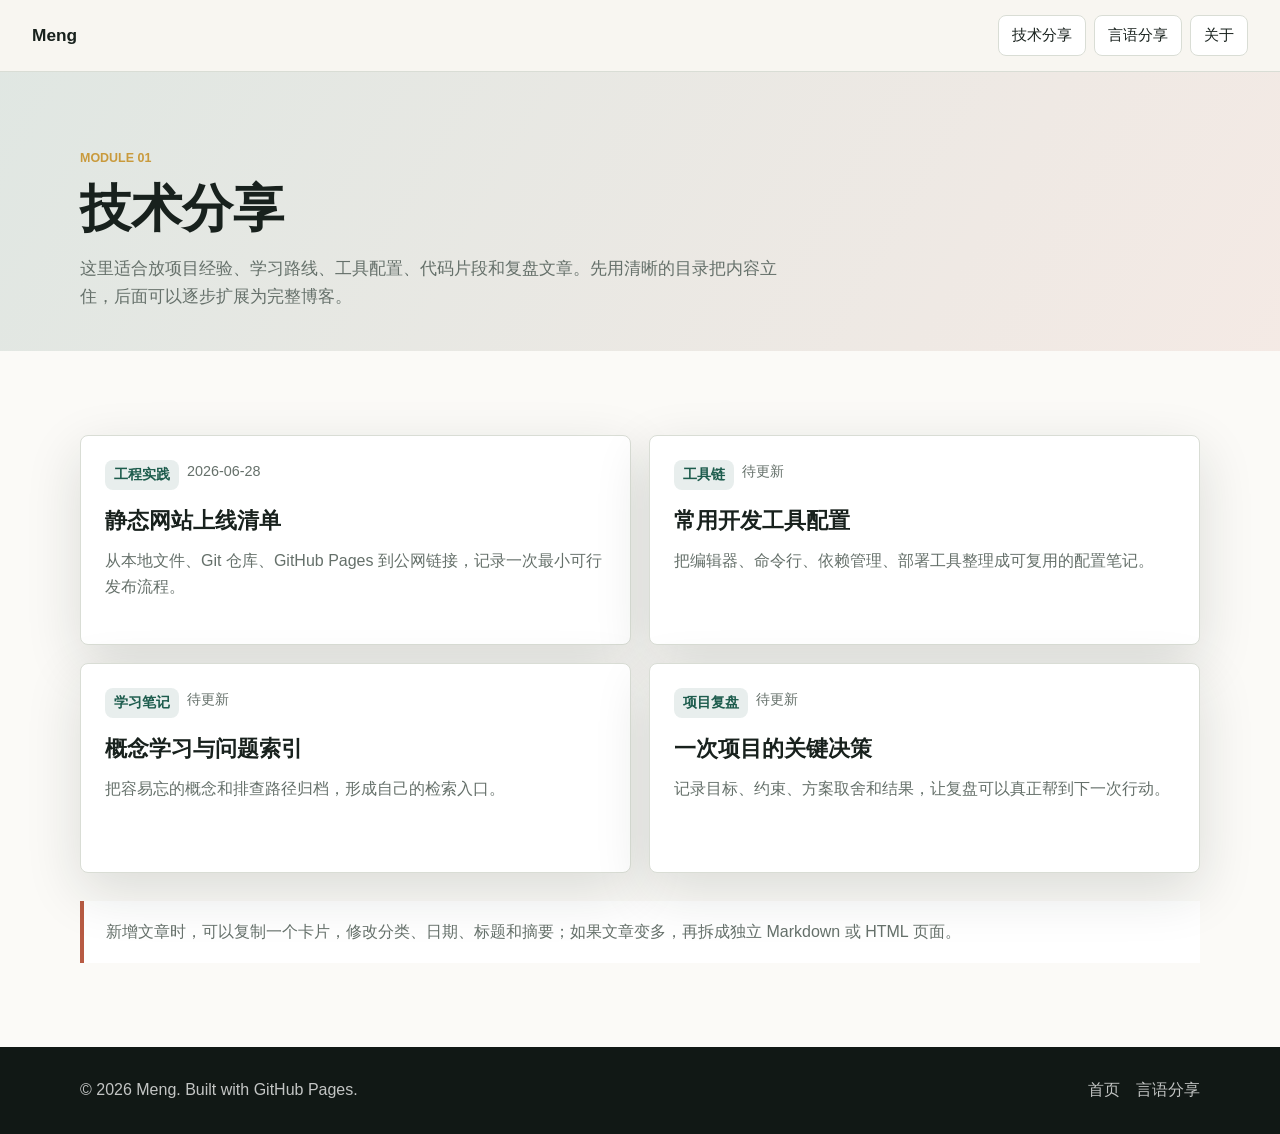
==== tech/index.html @ ceea1c97 "Initial personal sharing site" ====
<!doctype html>
<html lang="zh-CN">
  <head>
    <meta charset="utf-8">
    <meta name="viewport" content="width=device-width, initial-scale=1">
    <meta name="description" content="Meng 的技术分享：工程实践、学习笔记、项目复盘和工具链记录。">
    <title>技术分享 | Meng 的分享空间</title>
    <link rel="stylesheet" href="../styles.css">
  </head>
  <body class="module-page">
    <header class="site-header module-header">
      <a class="brand" href="../">Meng</a>
      <nav class="main-nav" aria-label="主导航">
        <a href="../tech/">技术分享</a>
        <a href="../words/">言语分享</a>
        <a href="../#about">关于</a>
      </nav>
    </header>

    <main>
      <section class="module-hero">
        <div class="wrap">
          <p class="section-label">Module 01</p>
          <h1>技术分享</h1>
          <p>
            这里适合放项目经验、学习路线、工具配置、代码片段和复盘文章。先用清晰的目录把内容立住，后面可以逐步扩展为完整博客。
          </p>
        </div>
      </section>

      <section class="section">
        <div class="wrap">
          <div class="article-grid">
            <article class="article-card">
              <div class="article-meta">
                <span class="tag">工程实践</span>
                <span>2026-06-28</span>
              </div>
              <h3>静态网站上线清单</h3>
              <p>从本地文件、Git 仓库、GitHub Pages 到公网链接，记录一次最小可行发布流程。</p>
            </article>
            <article class="article-card">
              <div class="article-meta">
                <span class="tag">工具链</span>
                <span>待更新</span>
              </div>
              <h3>常用开发工具配置</h3>
              <p>把编辑器、命令行、依赖管理、部署工具整理成可复用的配置笔记。</p>
            </article>
            <article class="article-card">
              <div class="article-meta">
                <span class="tag">学习笔记</span>
                <span>待更新</span>
              </div>
              <h3>概念学习与问题索引</h3>
              <p>把容易忘的概念和排查路径归档，形成自己的检索入口。</p>
            </article>
            <article class="article-card">
              <div class="article-meta">
                <span class="tag">项目复盘</span>
                <span>待更新</span>
              </div>
              <h3>一次项目的关键决策</h3>
              <p>记录目标、约束、方案取舍和结果，让复盘可以真正帮到下一次行动。</p>
            </article>
          </div>

          <div class="note-band">
            <p>新增文章时，可以复制一个卡片，修改分类、日期、标题和摘要；如果文章变多，再拆成独立 Markdown 或 HTML 页面。</p>
          </div>
        </div>
      </section>
    </main>

    <footer class="site-footer">
      <div class="wrap footer-grid">
        <p>© 2026 Meng. Built with GitHub Pages.</p>
        <div class="footer-links">
          <a href="../">首页</a>
          <a href="../words/">言语分享</a>
        </div>
      </div>
    </footer>
  </body>
</html>
---- styles.css ----
:root {
  color-scheme: light;
  --ink: #18211d;
  --muted: #65706a;
  --paper: #f8f6f1;
  --surface: #ffffff;
  --line: #d9ddd5;
  --green: #1d5c4d;
  --blue: #294a7a;
  --clay: #b85b43;
  --gold: #c99a3c;
  --shadow: 0 18px 55px rgba(24, 33, 29, 0.14);
}

* {
  box-sizing: border-box;
}

html {
  scroll-behavior: smooth;
}

body {
  margin: 0;
  background: var(--paper);
  color: var(--ink);
  font-family: "Inter", "Segoe UI", "PingFang SC", "Microsoft YaHei", Arial, sans-serif;
  line-height: 1.65;
}

img {
  display: block;
  max-width: 100%;
}

a {
  color: inherit;
  text-decoration: none;
}

.wrap {
  width: min(1120px, calc(100% - 40px));
  margin: 0 auto;
}

.site-header {
  position: fixed;
  z-index: 10;
  top: 0;
  left: 0;
  right: 0;
  display: flex;
  align-items: center;
  justify-content: space-between;
  gap: 24px;
  min-height: 72px;
  padding: 0 32px;
  color: #fff;
  background: linear-gradient(180deg, rgba(9, 17, 14, 0.78), rgba(9, 17, 14, 0));
}

.brand {
  font-size: 1.08rem;
  font-weight: 800;
  letter-spacing: 0;
}

.main-nav {
  display: flex;
  align-items: center;
  gap: 8px;
  font-size: 0.94rem;
}

.main-nav a {
  border: 1px solid rgba(255, 255, 255, 0.18);
  border-radius: 8px;
  padding: 7px 13px;
  background: rgba(255, 255, 255, 0.08);
  backdrop-filter: blur(14px);
}

.hero {
  position: relative;
  min-height: 78vh;
  overflow: hidden;
  color: #fff;
  background: #17211d;
}

.hero__image {
  position: absolute;
  inset: 0;
  width: 100%;
  height: 100%;
  object-fit: cover;
}

.hero__shade {
  position: absolute;
  inset: 0;
  background:
    linear-gradient(90deg, rgba(6, 12, 10, 0.88), rgba(6, 12, 10, 0.54) 42%, rgba(6, 12, 10, 0.12)),
    linear-gradient(0deg, rgba(6, 12, 10, 0.72), rgba(6, 12, 10, 0) 38%);
}

.hero__content {
  position: relative;
  display: flex;
  flex-direction: column;
  justify-content: center;
  width: min(1120px, calc(100% - 40px));
  min-height: 78vh;
  margin: 0 auto;
  padding: 112px 0 82px;
}

.eyebrow,
.section-label,
.card-kicker {
  margin: 0 0 12px;
  color: var(--gold);
  font-size: 0.78rem;
  font-weight: 800;
  letter-spacing: 0;
  text-transform: uppercase;
}

.hero h1 {
  max-width: 720px;
  margin: 0;
  font-size: 5.6rem;
  line-height: 0.96;
  letter-spacing: 0;
}

.hero__lead {
  max-width: 620px;
  margin: 26px 0 0;
  color: rgba(255, 255, 255, 0.86);
  font-size: 1.28rem;
}

.hero__actions {
  display: flex;
  flex-wrap: wrap;
  gap: 12px;
  margin-top: 34px;
}

.button {
  display: inline-flex;
  align-items: center;
  justify-content: center;
  gap: 8px;
  min-height: 46px;
  border-radius: 8px;
  padding: 10px 18px;
  font-weight: 800;
  transition: transform 160ms ease, border-color 160ms ease, background 160ms ease;
}

.button:hover {
  transform: translateY(-2px);
}

.button--primary {
  background: var(--gold);
  color: #211607;
}

.button--light {
  border: 1px solid rgba(255, 255, 255, 0.42);
  color: #fff;
  background: rgba(255, 255, 255, 0.1);
}

.section {
  padding: 84px 0;
}

.section--intro {
  padding: 56px 0;
  background: #fff;
  border-bottom: 1px solid var(--line);
}

.section--soft {
  background: #eef3ee;
}

.intro-grid {
  display: grid;
  grid-template-columns: minmax(0, 0.92fr) minmax(320px, 1fr);
  gap: 48px;
  align-items: start;
}

h2,
h3,
p {
  overflow-wrap: anywhere;
}

.intro-grid h2,
.section-heading h2,
.module-hero h1 {
  margin: 0;
  font-size: 3.2rem;
  line-height: 1.08;
  letter-spacing: 0;
}

.intro-grid > p {
  margin: 12px 0 0;
  color: var(--muted);
  font-size: 1.08rem;
}

.section-heading {
  display: grid;
  grid-template-columns: 1fr auto;
  gap: 16px;
  align-items: end;
  margin-bottom: 26px;
}

.section-heading .section-label {
  grid-column: 1 / -1;
  margin-bottom: -4px;
}

.text-link {
  color: var(--green);
  font-weight: 800;
  border-bottom: 2px solid rgba(29, 92, 77, 0.3);
}

.card-grid {
  display: grid;
  grid-template-columns: repeat(3, minmax(0, 1fr));
  gap: 18px;
}

.feature-card,
.article-card {
  min-height: 235px;
  border: 1px solid var(--line);
  border-radius: 8px;
  padding: 24px;
  background: var(--surface);
  box-shadow: var(--shadow);
}

.feature-card h3,
.article-card h3 {
  margin: 0;
  font-size: 1.35rem;
  line-height: 1.22;
}

.feature-card p:last-child,
.article-card p {
  margin: 14px 0 0;
  color: var(--muted);
}

.split-list {
  display: grid;
  gap: 14px;
}

.split-list article {
  display: grid;
  grid-template-columns: 54px 1fr;
  gap: 18px;
  align-items: start;
  border-top: 1px solid rgba(24, 33, 29, 0.16);
  padding: 22px 0;
}

.split-list span {
  display: inline-grid;
  place-items: center;
  width: 42px;
  height: 42px;
  border-radius: 50%;
  color: #fff;
  background: var(--blue);
  font-weight: 800;
}

.split-list h3 {
  margin: 0;
  font-size: 1.3rem;
}

.split-list p {
  margin: 7px 0 0;
  color: var(--muted);
}

.site-footer {
  padding: 30px 0;
  color: rgba(255, 255, 255, 0.75);
  background: #111815;
}

.footer-grid {
  display: flex;
  align-items: center;
  justify-content: space-between;
  gap: 18px;
}

.footer-grid p {
  margin: 0;
}

.footer-links {
  display: flex;
  gap: 16px;
}

.module-page {
  background: #fbfaf7;
}

.module-header {
  position: static;
  color: var(--ink);
  background: rgba(248, 246, 241, 0.92);
  border-bottom: 1px solid var(--line);
}

.module-header .main-nav a {
  border-color: var(--line);
  background: #fff;
}

.module-hero {
  padding: 76px 0 40px;
  background:
    linear-gradient(120deg, rgba(29, 92, 77, 0.12), rgba(184, 91, 67, 0.1)),
    #fbfaf7;
}

.module-hero p:last-child {
  max-width: 720px;
  margin: 18px 0 0;
  color: var(--muted);
  font-size: 1.08rem;
}

.article-grid {
  display: grid;
  grid-template-columns: repeat(2, minmax(0, 1fr));
  gap: 18px;
}

.article-card {
  min-height: 210px;
}

.article-meta {
  display: flex;
  flex-wrap: wrap;
  gap: 8px;
  margin-bottom: 18px;
  color: var(--muted);
  font-size: 0.9rem;
}

.tag {
  border-radius: 8px;
  padding: 3px 9px;
  color: var(--green);
  background: rgba(29, 92, 77, 0.1);
  font-weight: 800;
}

.note-band {
  margin-top: 28px;
  border-left: 4px solid var(--clay);
  padding: 18px 22px;
  background: #fff;
}

.note-band p {
  margin: 0;
  color: var(--muted);
}

@media (max-width: 780px) {
  .site-header {
    position: absolute;
    min-height: auto;
    align-items: flex-start;
    padding: 18px 20px;
  }

  .main-nav {
    max-width: 220px;
    justify-content: flex-end;
    flex-wrap: wrap;
    font-size: 0.86rem;
  }

  .hero,
  .hero__content {
    min-height: 86vh;
  }

  .hero__shade {
    background:
      linear-gradient(90deg, rgba(6, 12, 10, 0.88), rgba(6, 12, 10, 0.62)),
      linear-gradient(0deg, rgba(6, 12, 10, 0.68), rgba(6, 12, 10, 0.05));
  }

  .hero__content {
    padding-top: 136px;
  }

  .hero h1 {
    font-size: 3.8rem;
  }

  .hero__lead {
    font-size: 1.08rem;
  }

  .intro-grid,
  .card-grid,
  .article-grid {
    grid-template-columns: 1fr;
  }

  .section {
    padding: 60px 0;
  }

  .section-heading {
    grid-template-columns: 1fr;
  }

  .feature-card,
  .article-card {
    min-height: auto;
  }

  .footer-grid {
    align-items: flex-start;
    flex-direction: column;
  }
}

@media (max-width: 480px) {
  .wrap,
  .hero__content {
    width: min(100% - 28px, 1120px);
  }

  .site-header {
    gap: 10px;
    padding: 14px;
  }

  .brand {
    padding-top: 6px;
  }

  .main-nav a {
    padding: 6px 9px;
  }

  .hero h1 {
    font-size: 3rem;
  }

  .intro-grid h2,
  .section-heading h2,
  .module-hero h1 {
    font-size: 2.15rem;
  }

  .button {
    width: 100%;
  }

  .split-list article {
    grid-template-columns: 42px 1fr;
    gap: 12px;
  }
}
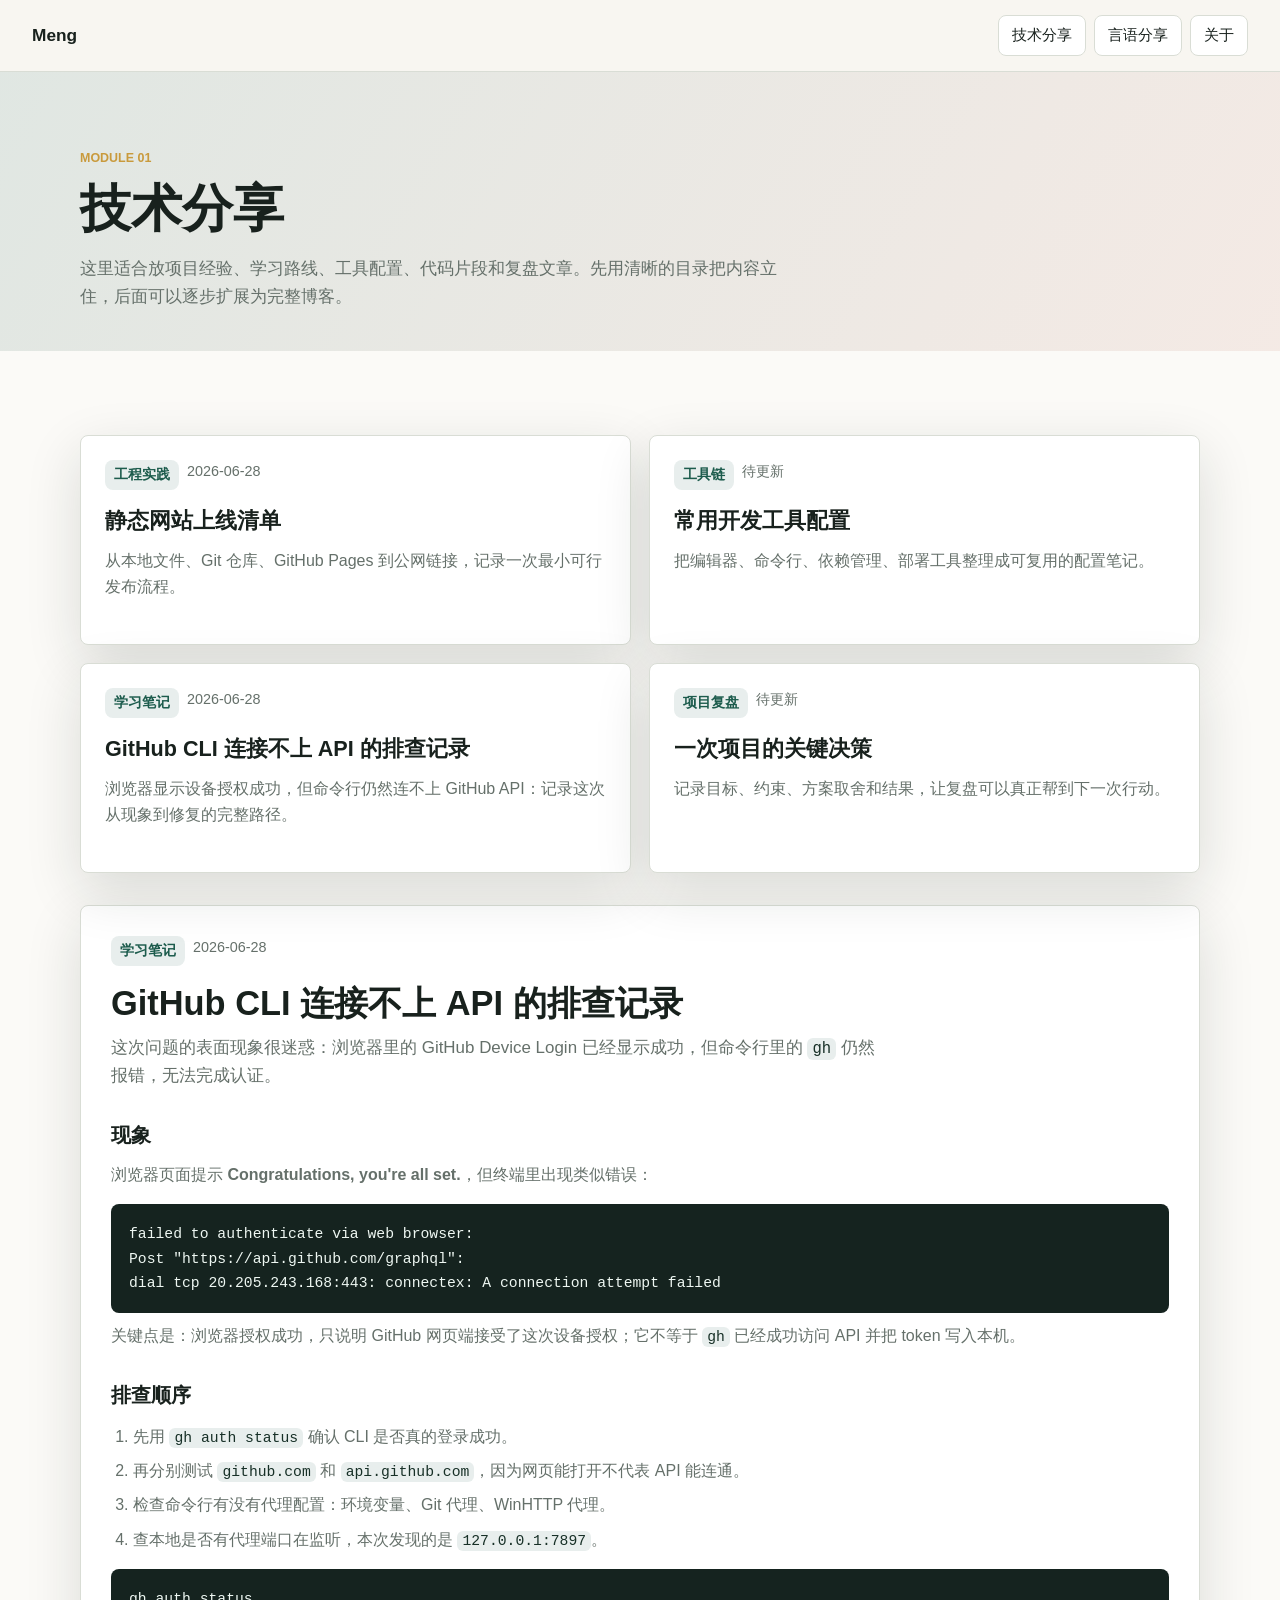
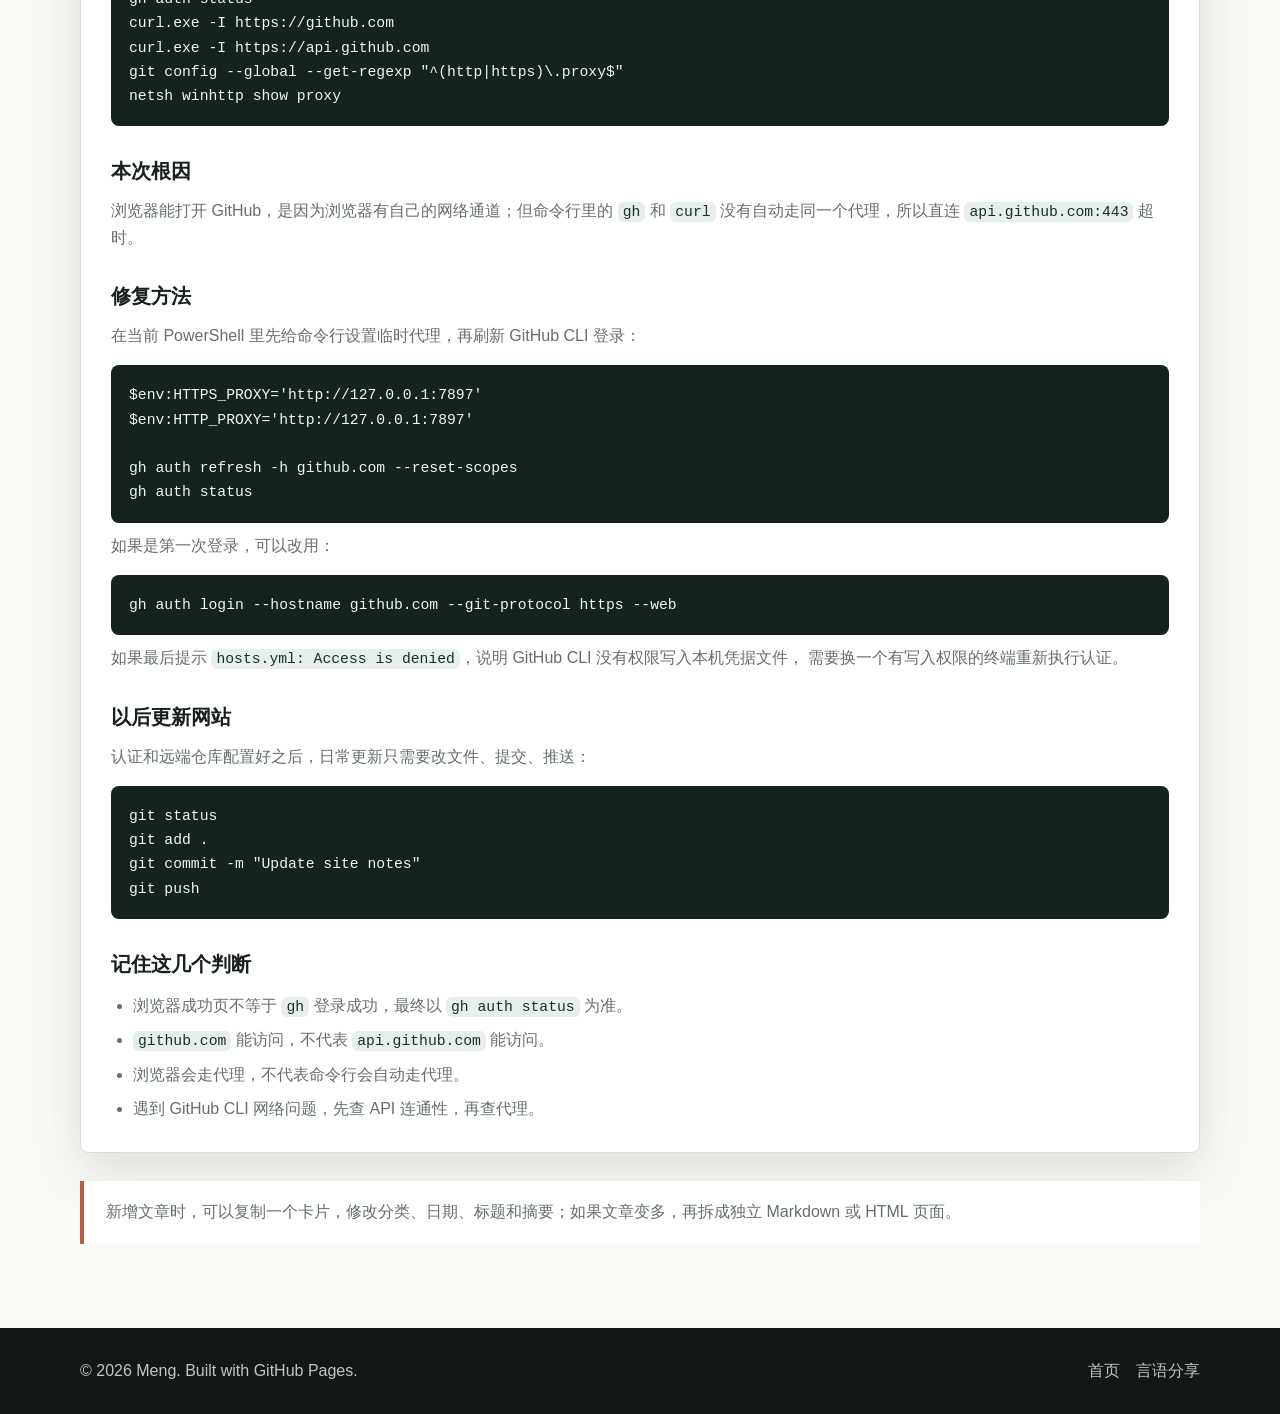
==== commit ec1b46ac: "Add GitHub CLI network troubleshooting note" ====
--- a/tech/index.html
+++ b/tech/index.html
@@ -50,10 +50,10 @@
             <article class="article-card">
               <div class="article-meta">
                 <span class="tag">学习笔记</span>
-                <span>待更新</span>
+                <span>2026-06-28</span>
               </div>
-              <h3>概念学习与问题索引</h3>
-              <p>把容易忘的概念和排查路径归档，形成自己的检索入口。</p>
+              <h3>GitHub CLI 连接不上 API 的排查记录</h3>
+              <p>浏览器显示设备授权成功，但命令行仍然连不上 GitHub API：记录这次从现象到修复的完整路径。</p>
             </article>
             <article class="article-card">
               <div class="article-meta">
@@ -64,6 +64,91 @@
               <p>记录目标、约束、方案取舍和结果，让复盘可以真正帮到下一次行动。</p>
             </article>
           </div>
+
+          <article class="study-note" id="github-cli-network">
+            <div class="article-meta">
+              <span class="tag">学习笔记</span>
+              <span>2026-06-28</span>
+            </div>
+            <h2>GitHub CLI 连接不上 API 的排查记录</h2>
+            <p class="note-lead">
+              这次问题的表面现象很迷惑：浏览器里的 GitHub Device Login 已经显示成功，但命令行里的
+              <code>gh</code> 仍然报错，无法完成认证。
+            </p>
+
+            <section>
+              <h3>现象</h3>
+              <p>
+                浏览器页面提示 <strong>Congratulations, you're all set.</strong>，但终端里出现类似错误：
+              </p>
+              <pre><code>failed to authenticate via web browser:
+Post "https://api.github.com/graphql":
+dial tcp 20.205.243.168:443: connectex: A connection attempt failed</code></pre>
+              <p>
+                关键点是：浏览器授权成功，只说明 GitHub 网页端接受了这次设备授权；它不等于
+                <code>gh</code> 已经成功访问 API 并把 token 写入本机。
+              </p>
+            </section>
+
+            <section>
+              <h3>排查顺序</h3>
+              <ol>
+                <li>先用 <code>gh auth status</code> 确认 CLI 是否真的登录成功。</li>
+                <li>再分别测试 <code>github.com</code> 和 <code>api.github.com</code>，因为网页能打开不代表 API 能连通。</li>
+                <li>检查命令行有没有代理配置：环境变量、Git 代理、WinHTTP 代理。</li>
+                <li>查本地是否有代理端口在监听，本次发现的是 <code>127.0.0.1:7897</code>。</li>
+              </ol>
+
+              <pre><code>gh auth status
+curl.exe -I https://github.com
+curl.exe -I https://api.github.com
+git config --global --get-regexp "^(http|https)\.proxy$"
+netsh winhttp show proxy</code></pre>
+            </section>
+
+            <section>
+              <h3>本次根因</h3>
+              <p>
+                浏览器能打开 GitHub，是因为浏览器有自己的网络通道；但命令行里的 <code>gh</code> 和
+                <code>curl</code> 没有自动走同一个代理，所以直连 <code>api.github.com:443</code> 超时。
+              </p>
+            </section>
+
+            <section>
+              <h3>修复方法</h3>
+              <p>在当前 PowerShell 里先给命令行设置临时代理，再刷新 GitHub CLI 登录：</p>
+              <pre><code>$env:HTTPS_PROXY='http://127.0.0.1:7897'
+$env:HTTP_PROXY='http://127.0.0.1:7897'
+
+gh auth refresh -h github.com --reset-scopes
+gh auth status</code></pre>
+              <p>如果是第一次登录，可以改用：</p>
+              <pre><code>gh auth login --hostname github.com --git-protocol https --web</code></pre>
+              <p>
+                如果最后提示 <code>hosts.yml: Access is denied</code>，说明 GitHub CLI 没有权限写入本机凭据文件，
+                需要换一个有写入权限的终端重新执行认证。
+              </p>
+            </section>
+
+            <section>
+              <h3>以后更新网站</h3>
+              <p>认证和远端仓库配置好之后，日常更新只需要改文件、提交、推送：</p>
+              <pre><code>git status
+git add .
+git commit -m "Update site notes"
+git push</code></pre>
+            </section>
+
+            <section>
+              <h3>记住这几个判断</h3>
+              <ul>
+                <li>浏览器成功页不等于 <code>gh</code> 登录成功，最终以 <code>gh auth status</code> 为准。</li>
+                <li><code>github.com</code> 能访问，不代表 <code>api.github.com</code> 能访问。</li>
+                <li>浏览器会走代理，不代表命令行会自动走代理。</li>
+                <li>遇到 GitHub CLI 网络问题，先查 API 连通性，再查代理。</li>
+              </ul>
+            </section>
+          </article>
 
           <div class="note-band">
             <p>新增文章时，可以复制一个卡片，修改分类、日期、标题和摘要；如果文章变多，再拆成独立 Markdown 或 HTML 页面。</p>
--- a/styles.css
+++ b/styles.css
@@ -362,6 +362,72 @@
   min-height: 210px;
 }
 
+.study-note {
+  margin-top: 32px;
+  border: 1px solid var(--line);
+  border-radius: 8px;
+  padding: 30px;
+  background: var(--surface);
+  box-shadow: var(--shadow);
+}
+
+.study-note h2 {
+  margin: 0;
+  font-size: 2.15rem;
+  line-height: 1.16;
+}
+
+.study-note h3 {
+  margin: 28px 0 8px;
+  font-size: 1.28rem;
+}
+
+.study-note p {
+  margin: 10px 0 0;
+  color: var(--muted);
+}
+
+.study-note code {
+  border-radius: 6px;
+  padding: 2px 5px;
+  color: #173027;
+  background: rgba(29, 92, 77, 0.1);
+  font-family: "Cascadia Code", Consolas, "Courier New", monospace;
+  font-size: 0.92em;
+}
+
+.study-note pre {
+  overflow-x: auto;
+  margin: 16px 0 0;
+  border-radius: 8px;
+  padding: 18px;
+  color: #eef7f2;
+  background: #15231f;
+}
+
+.study-note pre code {
+  padding: 0;
+  color: inherit;
+  background: transparent;
+  font-size: 0.92rem;
+}
+
+.study-note ol,
+.study-note ul {
+  margin: 12px 0 0;
+  padding-left: 22px;
+  color: var(--muted);
+}
+
+.study-note li + li {
+  margin-top: 8px;
+}
+
+.note-lead {
+  max-width: 780px;
+  font-size: 1.06rem;
+}
+
 .article-meta {
   display: flex;
   flex-wrap: wrap;
@@ -448,6 +514,14 @@
     min-height: auto;
   }
 
+  .study-note {
+    padding: 22px;
+  }
+
+  .study-note h2 {
+    font-size: 1.75rem;
+  }
+
   .footer-grid {
     align-items: flex-start;
     flex-direction: column;
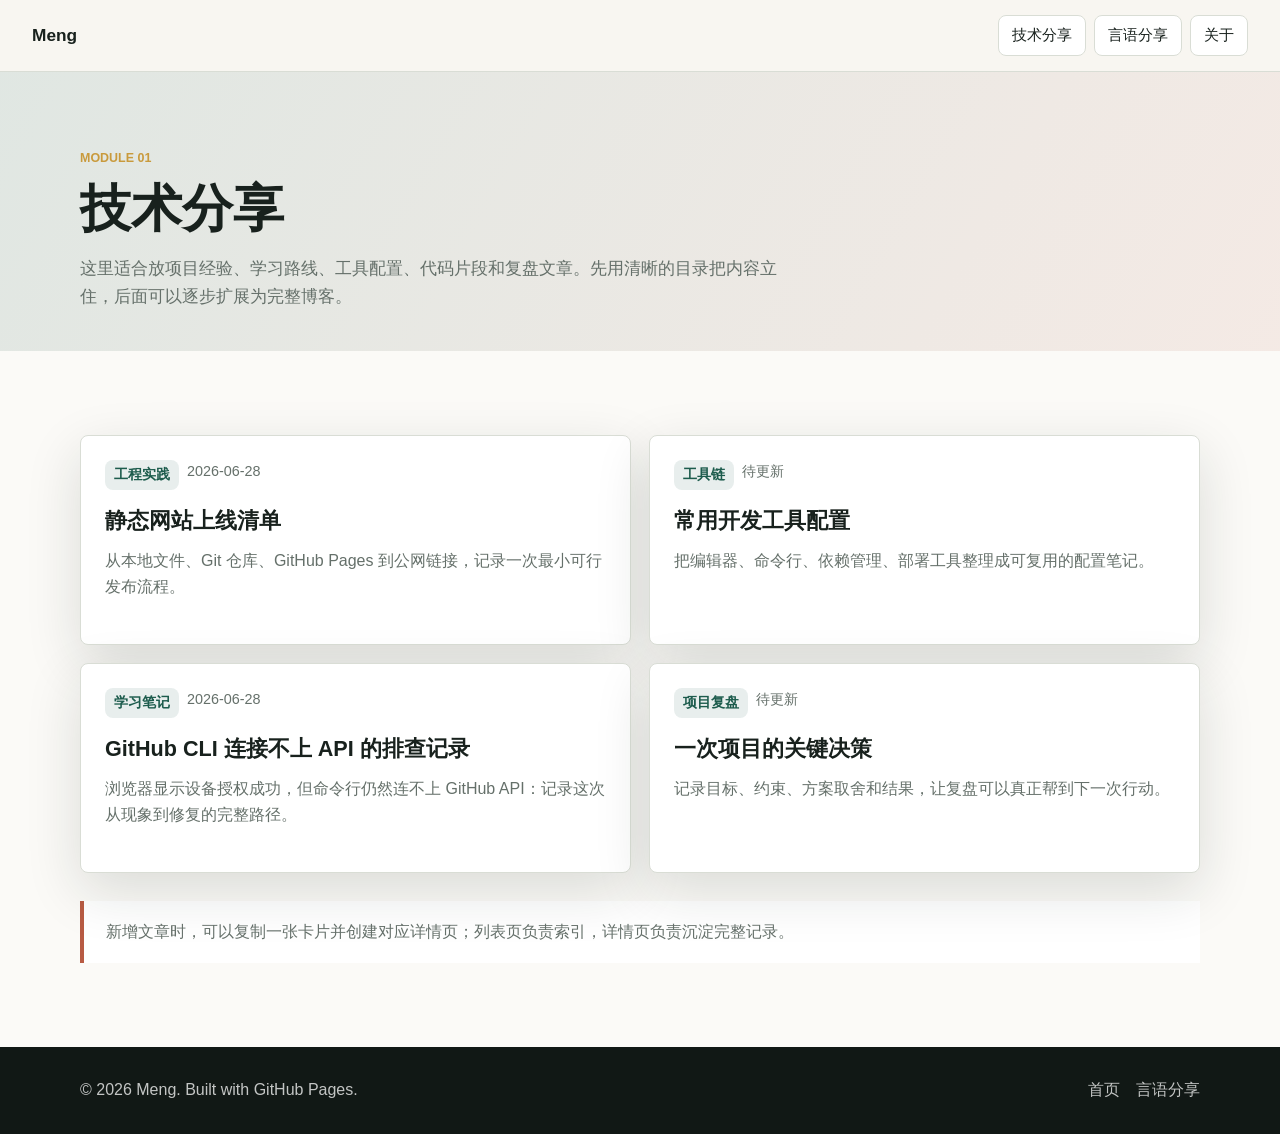
==== commit 8f592d3c: "Split tech notes into detail pages" ====
--- a/tech/index.html
+++ b/tech/index.html
@@ -31,127 +31,42 @@
       <section class="section">
         <div class="wrap">
           <div class="article-grid">
-            <article class="article-card">
+            <a class="article-card article-card--link" href="./static-site-launch/">
               <div class="article-meta">
                 <span class="tag">工程实践</span>
                 <span>2026-06-28</span>
               </div>
               <h3>静态网站上线清单</h3>
               <p>从本地文件、Git 仓库、GitHub Pages 到公网链接，记录一次最小可行发布流程。</p>
-            </article>
-            <article class="article-card">
+            </a>
+            <a class="article-card article-card--link" href="./dev-tools-config/">
               <div class="article-meta">
                 <span class="tag">工具链</span>
                 <span>待更新</span>
               </div>
               <h3>常用开发工具配置</h3>
               <p>把编辑器、命令行、依赖管理、部署工具整理成可复用的配置笔记。</p>
-            </article>
-            <article class="article-card">
+            </a>
+            <a class="article-card article-card--link" href="./github-cli-network/">
               <div class="article-meta">
                 <span class="tag">学习笔记</span>
                 <span>2026-06-28</span>
               </div>
               <h3>GitHub CLI 连接不上 API 的排查记录</h3>
               <p>浏览器显示设备授权成功，但命令行仍然连不上 GitHub API：记录这次从现象到修复的完整路径。</p>
-            </article>
-            <article class="article-card">
+            </a>
+            <a class="article-card article-card--link" href="./project-decisions/">
               <div class="article-meta">
                 <span class="tag">项目复盘</span>
                 <span>待更新</span>
               </div>
               <h3>一次项目的关键决策</h3>
               <p>记录目标、约束、方案取舍和结果，让复盘可以真正帮到下一次行动。</p>
-            </article>
+            </a>
           </div>
 
-          <article class="study-note" id="github-cli-network">
-            <div class="article-meta">
-              <span class="tag">学习笔记</span>
-              <span>2026-06-28</span>
-            </div>
-            <h2>GitHub CLI 连接不上 API 的排查记录</h2>
-            <p class="note-lead">
-              这次问题的表面现象很迷惑：浏览器里的 GitHub Device Login 已经显示成功，但命令行里的
-              <code>gh</code> 仍然报错，无法完成认证。
-            </p>
-
-            <section>
-              <h3>现象</h3>
-              <p>
-                浏览器页面提示 <strong>Congratulations, you're all set.</strong>，但终端里出现类似错误：
-              </p>
-              <pre><code>failed to authenticate via web browser:
-Post "https://api.github.com/graphql":
-dial tcp 20.205.243.168:443: connectex: A connection attempt failed</code></pre>
-              <p>
-                关键点是：浏览器授权成功，只说明 GitHub 网页端接受了这次设备授权；它不等于
-                <code>gh</code> 已经成功访问 API 并把 token 写入本机。
-              </p>
-            </section>
-
-            <section>
-              <h3>排查顺序</h3>
-              <ol>
-                <li>先用 <code>gh auth status</code> 确认 CLI 是否真的登录成功。</li>
-                <li>再分别测试 <code>github.com</code> 和 <code>api.github.com</code>，因为网页能打开不代表 API 能连通。</li>
-                <li>检查命令行有没有代理配置：环境变量、Git 代理、WinHTTP 代理。</li>
-                <li>查本地是否有代理端口在监听，本次发现的是 <code>127.0.0.1:7897</code>。</li>
-              </ol>
-
-              <pre><code>gh auth status
-curl.exe -I https://github.com
-curl.exe -I https://api.github.com
-git config --global --get-regexp "^(http|https)\.proxy$"
-netsh winhttp show proxy</code></pre>
-            </section>
-
-            <section>
-              <h3>本次根因</h3>
-              <p>
-                浏览器能打开 GitHub，是因为浏览器有自己的网络通道；但命令行里的 <code>gh</code> 和
-                <code>curl</code> 没有自动走同一个代理，所以直连 <code>api.github.com:443</code> 超时。
-              </p>
-            </section>
-
-            <section>
-              <h3>修复方法</h3>
-              <p>在当前 PowerShell 里先给命令行设置临时代理，再刷新 GitHub CLI 登录：</p>
-              <pre><code>$env:HTTPS_PROXY='http://127.0.0.1:7897'
-$env:HTTP_PROXY='http://127.0.0.1:7897'
-
-gh auth refresh -h github.com --reset-scopes
-gh auth status</code></pre>
-              <p>如果是第一次登录，可以改用：</p>
-              <pre><code>gh auth login --hostname github.com --git-protocol https --web</code></pre>
-              <p>
-                如果最后提示 <code>hosts.yml: Access is denied</code>，说明 GitHub CLI 没有权限写入本机凭据文件，
-                需要换一个有写入权限的终端重新执行认证。
-              </p>
-            </section>
-
-            <section>
-              <h3>以后更新网站</h3>
-              <p>认证和远端仓库配置好之后，日常更新只需要改文件、提交、推送：</p>
-              <pre><code>git status
-git add .
-git commit -m "Update site notes"
-git push</code></pre>
-            </section>
-
-            <section>
-              <h3>记住这几个判断</h3>
-              <ul>
-                <li>浏览器成功页不等于 <code>gh</code> 登录成功，最终以 <code>gh auth status</code> 为准。</li>
-                <li><code>github.com</code> 能访问，不代表 <code>api.github.com</code> 能访问。</li>
-                <li>浏览器会走代理，不代表命令行会自动走代理。</li>
-                <li>遇到 GitHub CLI 网络问题，先查 API 连通性，再查代理。</li>
-              </ul>
-            </section>
-          </article>
-
           <div class="note-band">
-            <p>新增文章时，可以复制一个卡片，修改分类、日期、标题和摘要；如果文章变多，再拆成独立 Markdown 或 HTML 页面。</p>
+            <p>新增文章时，可以复制一张卡片并创建对应详情页；列表页负责索引，详情页负责沉淀完整记录。</p>
           </div>
         </div>
       </section>
--- a/styles.css
+++ b/styles.css
@@ -362,6 +362,98 @@
   min-height: 210px;
 }
 
+.article-card--link {
+  display: block;
+  transition: transform 160ms ease, border-color 160ms ease, box-shadow 160ms ease;
+}
+
+.article-card--link:hover,
+.article-card--link:focus-visible {
+  transform: translateY(-3px);
+  border-color: rgba(29, 92, 77, 0.42);
+  box-shadow: 0 22px 62px rgba(24, 33, 29, 0.18);
+}
+
+.article-card--link:focus-visible {
+  outline: 3px solid rgba(201, 154, 60, 0.42);
+  outline-offset: 4px;
+}
+
+.article-detail {
+  padding: 70px 0 88px;
+}
+
+.article-wrap {
+  max-width: 860px;
+  border: 1px solid var(--line);
+  border-radius: 8px;
+  padding: 34px;
+  background: var(--surface);
+  box-shadow: var(--shadow);
+}
+
+.back-link {
+  display: inline-flex;
+  margin-bottom: 22px;
+  color: var(--green);
+  font-weight: 800;
+  border-bottom: 2px solid rgba(29, 92, 77, 0.25);
+}
+
+.article-detail h1 {
+  margin: 0;
+  font-size: 3.1rem;
+  line-height: 1.08;
+  letter-spacing: 0;
+}
+
+.article-detail h2 {
+  margin: 34px 0 10px;
+  font-size: 1.55rem;
+  line-height: 1.2;
+}
+
+.article-detail p {
+  margin: 10px 0 0;
+  color: var(--muted);
+}
+
+.article-detail code {
+  border-radius: 6px;
+  padding: 2px 5px;
+  color: #173027;
+  background: rgba(29, 92, 77, 0.1);
+  font-family: "Cascadia Code", Consolas, "Courier New", monospace;
+  font-size: 0.92em;
+}
+
+.article-detail pre {
+  overflow-x: auto;
+  margin: 16px 0 0;
+  border-radius: 8px;
+  padding: 18px;
+  color: #eef7f2;
+  background: #15231f;
+}
+
+.article-detail pre code {
+  padding: 0;
+  color: inherit;
+  background: transparent;
+  font-size: 0.92rem;
+}
+
+.article-detail ol,
+.article-detail ul {
+  margin: 12px 0 0;
+  padding-left: 22px;
+  color: var(--muted);
+}
+
+.article-detail li + li {
+  margin-top: 8px;
+}
+
 .study-note {
   margin-top: 32px;
   border: 1px solid var(--line);
@@ -518,6 +610,22 @@
     padding: 22px;
   }
 
+  .article-detail {
+    padding: 46px 0 64px;
+  }
+
+  .article-wrap {
+    padding: 24px;
+  }
+
+  .article-detail h1 {
+    font-size: 2.15rem;
+  }
+
+  .article-detail h2 {
+    font-size: 1.35rem;
+  }
+
   .study-note h2 {
     font-size: 1.75rem;
   }
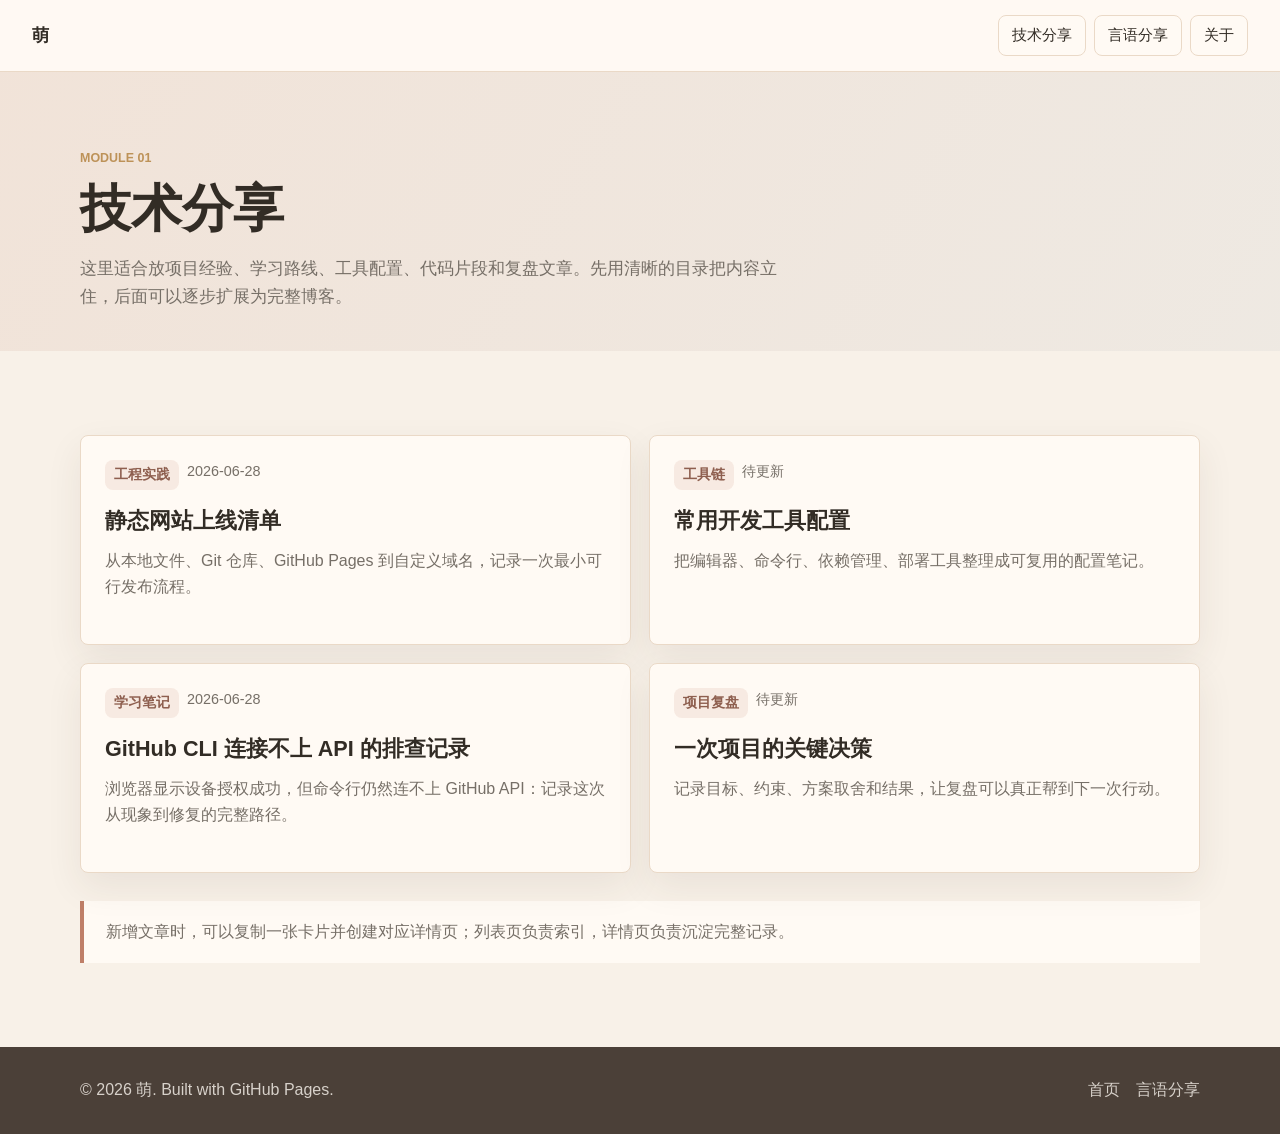
==== commit 8e102aab: "Document custom domain setup" ====
--- a/tech/index.html
+++ b/tech/index.html
@@ -3,13 +3,13 @@
   <head>
     <meta charset="utf-8">
     <meta name="viewport" content="width=device-width, initial-scale=1">
-    <meta name="description" content="Meng 的技术分享：工程实践、学习笔记、项目复盘和工具链记录。">
-    <title>技术分享 | Meng 的分享空间</title>
+    <meta name="description" content="萌 的技术分享：工程实践、学习笔记、项目复盘和工具链记录。">
+    <title>技术分享 | 萌 的分享空间</title>
     <link rel="stylesheet" href="../styles.css">
   </head>
   <body class="module-page">
     <header class="site-header module-header">
-      <a class="brand" href="../">Meng</a>
+      <a class="brand" href="../">萌</a>
       <nav class="main-nav" aria-label="主导航">
         <a href="../tech/">技术分享</a>
         <a href="../words/">言语分享</a>
@@ -37,7 +37,7 @@
                 <span>2026-06-28</span>
               </div>
               <h3>静态网站上线清单</h3>
-              <p>从本地文件、Git 仓库、GitHub Pages 到公网链接，记录一次最小可行发布流程。</p>
+              <p>从本地文件、Git 仓库、GitHub Pages 到自定义域名，记录一次最小可行发布流程。</p>
             </a>
             <a class="article-card article-card--link" href="./dev-tools-config/">
               <div class="article-meta">
@@ -74,7 +74,7 @@
 
     <footer class="site-footer">
       <div class="wrap footer-grid">
-        <p>© 2026 Meng. Built with GitHub Pages.</p>
+        <p>© 2026 萌. Built with GitHub Pages.</p>
         <div class="footer-links">
           <a href="../">首页</a>
           <a href="../words/">言语分享</a>
--- a/styles.css
+++ b/styles.css
@@ -1,15 +1,18 @@
 :root {
   color-scheme: light;
-  --ink: #18211d;
-  --muted: #65706a;
-  --paper: #f8f6f1;
-  --surface: #ffffff;
-  --line: #d9ddd5;
-  --green: #1d5c4d;
-  --blue: #294a7a;
-  --clay: #b85b43;
-  --gold: #c99a3c;
-  --shadow: 0 18px 55px rgba(24, 33, 29, 0.14);
+  --ink: #322c25;
+  --muted: #766f67;
+  --paper: #f5eee5;
+  --surface: #fffaf4;
+  --line: #ead9c7;
+  --green: #7d8b78;
+  --blue: #7d8ca0;
+  --clay: #bf7f68;
+  --gold: #bd9258;
+  --code-ink: #5a4338;
+  --code-surface: #f8eadc;
+  --code-line: #ead2bd;
+  --shadow: 0 14px 36px rgba(70, 53, 38, 0.08);
 }
 
 * {
@@ -55,8 +58,8 @@
   gap: 24px;
   min-height: 72px;
   padding: 0 32px;
-  color: #fff;
-  background: linear-gradient(180deg, rgba(9, 17, 14, 0.78), rgba(9, 17, 14, 0));
+  color: var(--ink);
+  background: linear-gradient(180deg, rgba(255, 250, 244, 0.88), rgba(255, 250, 244, 0.2));
 }
 
 .brand {
@@ -73,19 +76,20 @@
 }
 
 .main-nav a {
-  border: 1px solid rgba(255, 255, 255, 0.18);
+  border: 1px solid rgba(191, 127, 104, 0.22);
   border-radius: 8px;
   padding: 7px 13px;
-  background: rgba(255, 255, 255, 0.08);
+  background: rgba(255, 250, 244, 0.45);
   backdrop-filter: blur(14px);
 }
 
 .hero {
   position: relative;
-  min-height: 78vh;
+  min-height: 76vh;
   overflow: hidden;
-  color: #fff;
-  background: #17211d;
+  color: var(--ink);
+  background:
+    linear-gradient(130deg, #f8f1e8 0%, #eee8df 54%, #f4e4d4 100%);
 }
 
 .hero__image {
@@ -93,15 +97,17 @@
   inset: 0;
   width: 100%;
   height: 100%;
-  object-fit: cover;
+  object-fit: contain;
+  object-position: right bottom;
+  filter: saturate(1.02) contrast(0.96) brightness(1.03);
 }
 
 .hero__shade {
   position: absolute;
   inset: 0;
   background:
-    linear-gradient(90deg, rgba(6, 12, 10, 0.88), rgba(6, 12, 10, 0.54) 42%, rgba(6, 12, 10, 0.12)),
-    linear-gradient(0deg, rgba(6, 12, 10, 0.72), rgba(6, 12, 10, 0) 38%);
+    linear-gradient(90deg, rgba(248, 241, 232, 0.94), rgba(248, 241, 232, 0.7) 44%, rgba(248, 241, 232, 0.08)),
+    linear-gradient(0deg, rgba(246, 232, 215, 0.42), rgba(246, 232, 215, 0) 48%);
 }
 
 .hero__content {
@@ -110,7 +116,7 @@
   flex-direction: column;
   justify-content: center;
   width: min(1120px, calc(100% - 40px));
-  min-height: 78vh;
+  min-height: 76vh;
   margin: 0 auto;
   padding: 112px 0 82px;
 }
@@ -137,7 +143,7 @@
 .hero__lead {
   max-width: 620px;
   margin: 26px 0 0;
-  color: rgba(255, 255, 255, 0.86);
+  color: #6f665e;
   font-size: 1.28rem;
 }
 
@@ -161,18 +167,18 @@
 }
 
 .button:hover {
-  transform: translateY(-2px);
+  transform: translateY(-1px);
 }
 
 .button--primary {
-  background: var(--gold);
-  color: #211607;
+  background: #c99564;
+  color: #302114;
 }
 
 .button--light {
-  border: 1px solid rgba(255, 255, 255, 0.42);
-  color: #fff;
-  background: rgba(255, 255, 255, 0.1);
+  border: 1px solid rgba(191, 127, 104, 0.34);
+  color: #8e5f4f;
+  background: rgba(255, 250, 244, 0.62);
 }
 
 .section {
@@ -181,12 +187,12 @@
 
 .section--intro {
   padding: 56px 0;
-  background: #fff;
+  background: #fffaf4;
   border-bottom: 1px solid var(--line);
 }
 
 .section--soft {
-  background: #eef3ee;
+  background: #f0e8df;
 }
 
 .intro-grid {
@@ -231,9 +237,9 @@
 }
 
 .text-link {
-  color: var(--green);
+  color: #9b6554;
   font-weight: 800;
-  border-bottom: 2px solid rgba(29, 92, 77, 0.3);
+  border-bottom: 2px solid rgba(191, 127, 104, 0.28);
 }
 
 .card-grid {
@@ -270,13 +276,29 @@
   gap: 14px;
 }
 
-.split-list article {
+.split-list article,
+.split-list .split-link {
   display: grid;
   grid-template-columns: 54px 1fr;
   gap: 18px;
   align-items: start;
   border-top: 1px solid rgba(24, 33, 29, 0.16);
   padding: 22px 0;
+}
+
+.split-list .split-link {
+  transition: transform 160ms ease, border-color 160ms ease;
+}
+
+.split-list .split-link:hover,
+.split-list .split-link:focus-visible {
+  transform: translateX(4px);
+  border-top-color: rgba(191, 127, 104, 0.42);
+}
+
+.split-list .split-link:focus-visible {
+  outline: 3px solid rgba(191, 127, 104, 0.28);
+  outline-offset: 4px;
 }
 
 .split-list span {
@@ -286,7 +308,7 @@
   height: 42px;
   border-radius: 50%;
   color: #fff;
-  background: var(--blue);
+  background: #bd8973;
   font-weight: 800;
 }
 
@@ -302,8 +324,8 @@
 
 .site-footer {
   padding: 30px 0;
-  color: rgba(255, 255, 255, 0.75);
-  background: #111815;
+  color: rgba(255, 250, 244, 0.78);
+  background: #4b4038;
 }
 
 .footer-grid {
@@ -323,26 +345,26 @@
 }
 
 .module-page {
-  background: #fbfaf7;
+  background: #f8f1e8;
 }
 
 .module-header {
   position: static;
   color: var(--ink);
-  background: rgba(248, 246, 241, 0.92);
+  background: rgba(255, 250, 244, 0.94);
   border-bottom: 1px solid var(--line);
 }
 
 .module-header .main-nav a {
   border-color: var(--line);
-  background: #fff;
+  background: #fffaf4;
 }
 
 .module-hero {
   padding: 76px 0 40px;
   background:
-    linear-gradient(120deg, rgba(29, 92, 77, 0.12), rgba(184, 91, 67, 0.1)),
-    #fbfaf7;
+    linear-gradient(120deg, rgba(191, 127, 104, 0.12), rgba(125, 140, 160, 0.08)),
+    #f8f1e8;
 }
 
 .module-hero p:last-child {
@@ -369,13 +391,13 @@
 
 .article-card--link:hover,
 .article-card--link:focus-visible {
-  transform: translateY(-3px);
-  border-color: rgba(29, 92, 77, 0.42);
-  box-shadow: 0 22px 62px rgba(24, 33, 29, 0.18);
+  transform: translateY(-2px);
+  border-color: rgba(191, 127, 104, 0.42);
+  box-shadow: 0 18px 44px rgba(70, 53, 38, 0.11);
 }
 
 .article-card--link:focus-visible {
-  outline: 3px solid rgba(201, 154, 60, 0.42);
+  outline: 3px solid rgba(191, 127, 104, 0.28);
   outline-offset: 4px;
 }
 
@@ -395,9 +417,9 @@
 .back-link {
   display: inline-flex;
   margin-bottom: 22px;
-  color: var(--green);
+  color: #9b6554;
   font-weight: 800;
-  border-bottom: 2px solid rgba(29, 92, 77, 0.25);
+  border-bottom: 2px solid rgba(191, 127, 104, 0.28);
 }
 
 .article-detail h1 {
@@ -419,10 +441,11 @@
 }
 
 .article-detail code {
+  border: 1px solid var(--code-line);
   border-radius: 6px;
   padding: 2px 5px;
-  color: #173027;
-  background: rgba(29, 92, 77, 0.1);
+  color: var(--code-ink);
+  background: var(--code-surface);
   font-family: "Cascadia Code", Consolas, "Courier New", monospace;
   font-size: 0.92em;
 }
@@ -430,10 +453,12 @@
 .article-detail pre {
   overflow-x: auto;
   margin: 16px 0 0;
+  border: 1px solid var(--code-line);
   border-radius: 8px;
   padding: 18px;
-  color: #eef7f2;
-  background: #15231f;
+  color: #544139;
+  background: #fbefe2;
+  box-shadow: inset 0 1px 0 rgba(255, 255, 255, 0.68);
 }
 
 .article-detail pre code {
@@ -480,10 +505,11 @@
 }
 
 .study-note code {
+  border: 1px solid var(--code-line);
   border-radius: 6px;
   padding: 2px 5px;
-  color: #173027;
-  background: rgba(29, 92, 77, 0.1);
+  color: var(--code-ink);
+  background: var(--code-surface);
   font-family: "Cascadia Code", Consolas, "Courier New", monospace;
   font-size: 0.92em;
 }
@@ -491,10 +517,12 @@
 .study-note pre {
   overflow-x: auto;
   margin: 16px 0 0;
+  border: 1px solid var(--code-line);
   border-radius: 8px;
   padding: 18px;
-  color: #eef7f2;
-  background: #15231f;
+  color: #544139;
+  background: #fbefe2;
+  box-shadow: inset 0 1px 0 rgba(255, 255, 255, 0.68);
 }
 
 .study-note pre code {
@@ -532,8 +560,8 @@
 .tag {
   border-radius: 8px;
   padding: 3px 9px;
-  color: var(--green);
-  background: rgba(29, 92, 77, 0.1);
+  color: #8e5f4f;
+  background: rgba(191, 127, 104, 0.13);
   font-weight: 800;
 }
 
@@ -541,7 +569,7 @@
   margin-top: 28px;
   border-left: 4px solid var(--clay);
   padding: 18px 22px;
-  background: #fff;
+  background: #fffaf4;
 }
 
 .note-band p {
@@ -566,17 +594,22 @@
 
   .hero,
   .hero__content {
-    min-height: 86vh;
+    min-height: 84vh;
   }
 
   .hero__shade {
     background:
-      linear-gradient(90deg, rgba(6, 12, 10, 0.88), rgba(6, 12, 10, 0.62)),
-      linear-gradient(0deg, rgba(6, 12, 10, 0.68), rgba(6, 12, 10, 0.05));
+      linear-gradient(180deg, rgba(248, 241, 232, 0.92), rgba(248, 241, 232, 0.7) 58%, rgba(248, 241, 232, 0.3)),
+      linear-gradient(0deg, rgba(246, 232, 215, 0.44), rgba(246, 232, 215, 0.06));
   }
 
   .hero__content {
     padding-top: 136px;
+  }
+
+  .hero__image {
+    object-position: right bottom;
+    opacity: 0.92;
   }
 
   .hero h1 {
@@ -669,7 +702,8 @@
     width: 100%;
   }
 
-  .split-list article {
+  .split-list article,
+  .split-list .split-link {
     grid-template-columns: 42px 1fr;
     gap: 12px;
   }
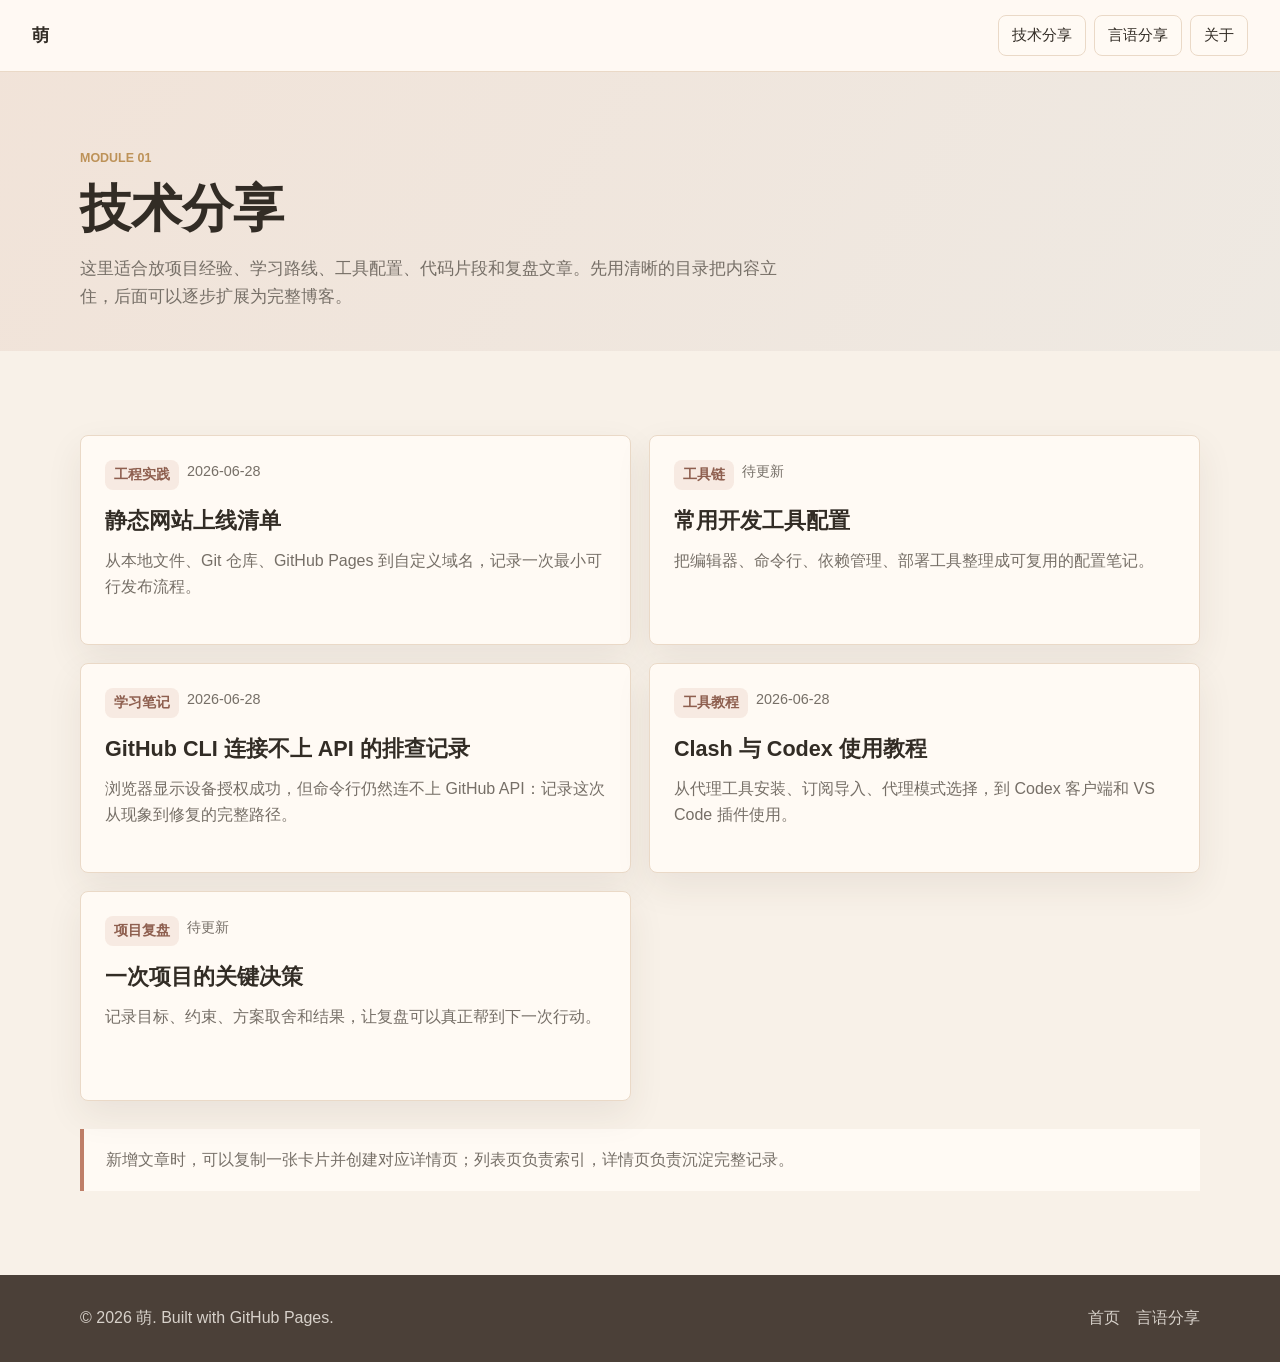
==== commit 0887babd: "Add sanitized Clash Codex guide" ====
--- a/tech/index.html
+++ b/tech/index.html
@@ -55,6 +55,14 @@
               <h3>GitHub CLI 连接不上 API 的排查记录</h3>
               <p>浏览器显示设备授权成功，但命令行仍然连不上 GitHub API：记录这次从现象到修复的完整路径。</p>
             </a>
+            <a class="article-card article-card--link" href="./clash-codex-guide/">
+              <div class="article-meta">
+                <span class="tag">工具教程</span>
+                <span>2026-06-28</span>
+              </div>
+              <h3>Clash 与 Codex 使用教程</h3>
+              <p>从代理工具安装、订阅导入、代理模式选择，到 Codex 客户端和 VS Code 插件使用。</p>
+            </a>
             <a class="article-card article-card--link" href="./project-decisions/">
               <div class="article-meta">
                 <span class="tag">项目复盘</span>
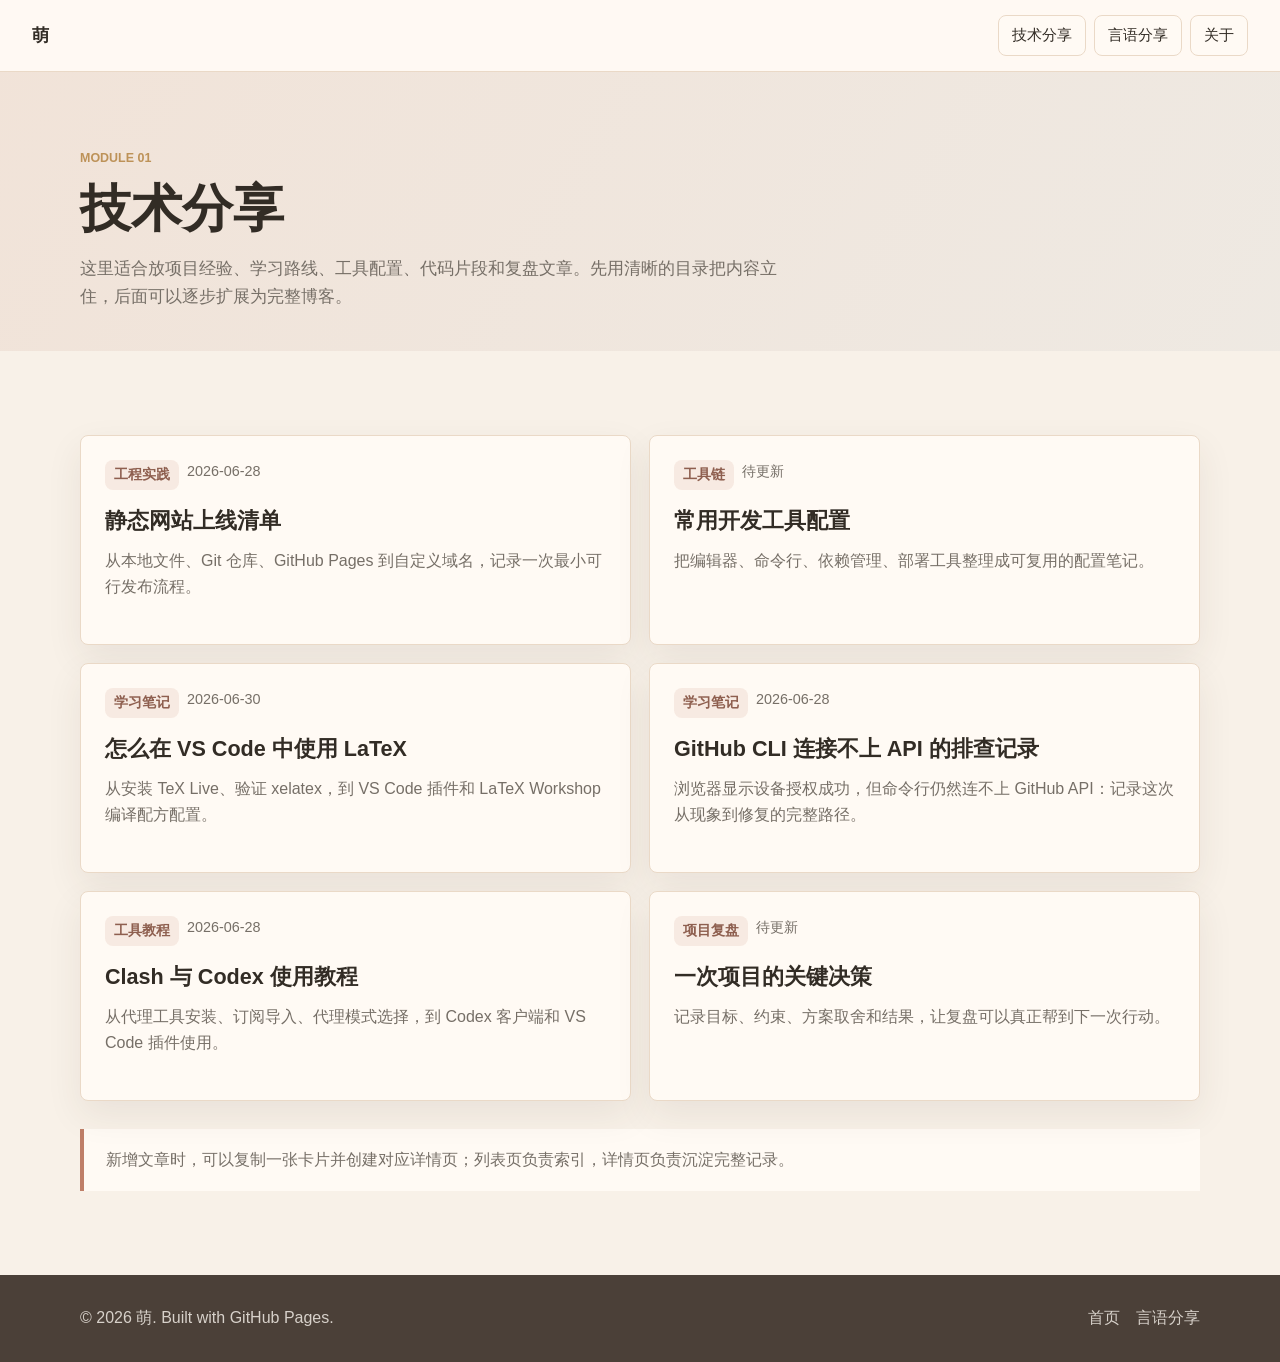
==== commit 9740850b: "Update site content" ====
--- a/tech/index.html
+++ b/tech/index.html
@@ -47,6 +47,14 @@
               <h3>常用开发工具配置</h3>
               <p>把编辑器、命令行、依赖管理、部署工具整理成可复用的配置笔记。</p>
             </a>
+            <a class="article-card article-card--link" href="./latex-vscode/">
+              <div class="article-meta">
+                <span class="tag">学习笔记</span>
+                <span>2026-06-30</span>
+              </div>
+              <h3>怎么在 VS Code 中使用 LaTeX</h3>
+              <p>从安装 TeX Live、验证 xelatex，到 VS Code 插件和 LaTeX Workshop 编译配方配置。</p>
+            </a>
             <a class="article-card article-card--link" href="./github-cli-network/">
               <div class="article-meta">
                 <span class="tag">学习笔记</span>
--- a/styles.css
+++ b/styles.css
@@ -479,6 +479,56 @@
   margin-top: 8px;
 }
 
+.article-gallery {
+  margin: 24px 0 0;
+}
+
+.article-gallery figcaption {
+  margin-bottom: 12px;
+  color: #8e5f4f;
+  font-weight: 800;
+}
+
+.article-gallery__grid {
+  display: grid;
+  grid-template-columns: repeat(3, minmax(0, 1fr));
+  gap: 14px;
+  align-items: start;
+}
+
+.article-gallery__grid img {
+  width: 100%;
+  height: auto;
+  border: 1px solid var(--line);
+  border-radius: 8px;
+  background: #fffaf4;
+  box-shadow: 0 10px 26px rgba(70, 53, 38, 0.08);
+}
+
+.article-figure {
+  margin: 18px 0 0;
+}
+
+.article-figure--narrow {
+  max-width: 520px;
+}
+
+.article-figure img {
+  width: 100%;
+  height: auto;
+  border: 1px solid var(--line);
+  border-radius: 8px;
+  background: #fffaf4;
+  box-shadow: 0 10px 26px rgba(70, 53, 38, 0.08);
+}
+
+.article-figure figcaption {
+  margin-top: 8px;
+  color: #8e5f4f;
+  font-size: 0.9rem;
+  font-weight: 800;
+}
+
 .study-note {
   margin-top: 32px;
   border: 1px solid var(--line);
@@ -577,6 +627,237 @@
   color: var(--muted);
 }
 
+.visually-hidden {
+  position: absolute;
+  width: 1px;
+  height: 1px;
+  overflow: hidden;
+  clip: rect(0 0 0 0);
+  white-space: nowrap;
+}
+
+.site-assistant {
+  position: fixed;
+  z-index: 40;
+  right: 24px;
+  bottom: 24px;
+  pointer-events: none;
+}
+
+.site-assistant__toggle,
+.site-assistant__close,
+.site-assistant__quick button,
+.site-assistant__form button {
+  font: inherit;
+}
+
+.site-assistant__toggle {
+  pointer-events: auto;
+  display: inline-flex;
+  align-items: center;
+  gap: 9px;
+  min-height: 48px;
+  border: 1px solid rgba(50, 44, 37, 0.14);
+  border-radius: 8px;
+  padding: 8px 14px 8px 10px;
+  color: #fffaf4;
+  background: #4b4038;
+  box-shadow: 0 16px 34px rgba(50, 44, 37, 0.2);
+  cursor: pointer;
+}
+
+.site-assistant__toggle-mark {
+  display: inline-grid;
+  place-items: center;
+  width: 32px;
+  height: 32px;
+  border-radius: 8px;
+  color: #2f2a24;
+  background: #d9b27c;
+  font-size: 0.78rem;
+  font-weight: 900;
+}
+
+.site-assistant__panel {
+  pointer-events: auto;
+  position: absolute;
+  right: 0;
+  bottom: 64px;
+  display: none;
+  grid-template-rows: auto minmax(160px, 1fr) auto auto;
+  width: min(382px, calc(100vw - 40px));
+  max-height: min(650px, calc(100vh - 118px));
+  overflow: hidden;
+  border: 1px solid rgba(191, 127, 104, 0.34);
+  border-radius: 8px;
+  background: rgba(255, 250, 244, 0.98);
+  box-shadow: 0 26px 70px rgba(50, 44, 37, 0.22);
+}
+
+.site-assistant.is-open .site-assistant__panel {
+  display: grid;
+}
+
+.site-assistant__header {
+  display: flex;
+  align-items: flex-start;
+  justify-content: space-between;
+  gap: 12px;
+  border-bottom: 1px solid var(--line);
+  padding: 16px 16px 14px;
+  background: linear-gradient(120deg, rgba(125, 139, 120, 0.14), rgba(125, 140, 160, 0.12));
+}
+
+.site-assistant__header p {
+  margin: 0 0 3px;
+  color: var(--gold);
+  font-size: 0.76rem;
+  font-weight: 900;
+}
+
+.site-assistant__header h2 {
+  margin: 0;
+  font-size: 1.1rem;
+  line-height: 1.22;
+  letter-spacing: 0;
+}
+
+.site-assistant__close {
+  display: inline-grid;
+  place-items: center;
+  width: 32px;
+  height: 32px;
+  flex: 0 0 auto;
+  border: 1px solid rgba(50, 44, 37, 0.12);
+  border-radius: 8px;
+  color: var(--ink);
+  background: rgba(255, 250, 244, 0.74);
+  cursor: pointer;
+}
+
+.site-assistant__messages {
+  display: flex;
+  flex-direction: column;
+  gap: 10px;
+  overflow-y: auto;
+  padding: 14px;
+}
+
+.site-assistant__message {
+  max-width: 92%;
+  border-radius: 8px;
+  padding: 10px 12px;
+  font-size: 0.92rem;
+  line-height: 1.55;
+}
+
+.site-assistant__message p {
+  margin: 0;
+}
+
+.site-assistant__message--assistant {
+  align-self: flex-start;
+  border: 1px solid var(--line);
+  color: var(--ink);
+  background: #fffaf4;
+}
+
+.site-assistant__message--user {
+  align-self: flex-end;
+  color: #fffaf4;
+  background: #7d8b78;
+}
+
+.site-assistant__results {
+  display: grid;
+  gap: 8px;
+  margin: 10px 0 0;
+  padding: 0;
+  list-style: none;
+}
+
+.site-assistant__results li {
+  border-top: 1px solid rgba(191, 127, 104, 0.18);
+  padding-top: 8px;
+}
+
+.site-assistant__results a {
+  color: #8e5f4f;
+  font-weight: 900;
+  border-bottom: 1px solid rgba(191, 127, 104, 0.32);
+}
+
+.site-assistant__results p {
+  margin: 5px 0 0;
+  color: var(--muted);
+  font-size: 0.86rem;
+}
+
+.site-assistant__results span {
+  display: inline-flex;
+  margin-top: 6px;
+  border-radius: 8px;
+  padding: 2px 7px;
+  color: #566351;
+  background: rgba(125, 139, 120, 0.14);
+  font-size: 0.76rem;
+  font-weight: 800;
+}
+
+.site-assistant__quick {
+  display: flex;
+  gap: 8px;
+  overflow-x: auto;
+  border-top: 1px solid var(--line);
+  padding: 10px 14px;
+}
+
+.site-assistant__quick button {
+  flex: 0 0 auto;
+  border: 1px solid rgba(125, 140, 160, 0.28);
+  border-radius: 8px;
+  padding: 6px 9px;
+  color: #4d5967;
+  background: rgba(125, 140, 160, 0.1);
+  font-size: 0.82rem;
+  cursor: pointer;
+}
+
+.site-assistant__form {
+  display: grid;
+  grid-template-columns: 1fr auto;
+  gap: 8px;
+  border-top: 1px solid var(--line);
+  padding: 12px 14px 14px;
+  background: #fffaf4;
+}
+
+.site-assistant__form input {
+  min-width: 0;
+  border: 1px solid var(--line);
+  border-radius: 8px;
+  padding: 9px 10px;
+  color: var(--ink);
+  background: #fff;
+  font: inherit;
+}
+
+.site-assistant__form button {
+  border: 0;
+  border-radius: 8px;
+  padding: 9px 12px;
+  color: #fffaf4;
+  background: #bf7f68;
+  font-weight: 900;
+  cursor: pointer;
+}
+
+.site-assistant__form button:disabled,
+.site-assistant__form input:disabled {
+  cursor: not-allowed;
+  opacity: 0.58;
+}
+
 @media (max-width: 780px) {
   .site-header {
     position: absolute;
@@ -659,6 +940,10 @@
     font-size: 1.35rem;
   }
 
+  .article-gallery__grid {
+    grid-template-columns: repeat(2, minmax(0, 1fr));
+  }
+
   .study-note h2 {
     font-size: 1.75rem;
   }
@@ -666,6 +951,23 @@
   .footer-grid {
     align-items: flex-start;
     flex-direction: column;
+  }
+
+  .site-assistant {
+    right: 16px;
+    bottom: 16px;
+    left: 16px;
+  }
+
+  .site-assistant__toggle {
+    margin-left: auto;
+  }
+
+  .site-assistant__panel {
+    right: 0;
+    left: 0;
+    width: auto;
+    max-height: min(590px, calc(100vh - 104px));
   }
 }
 
@@ -707,4 +1009,26 @@
     grid-template-columns: 42px 1fr;
     gap: 12px;
   }
-}
+
+  .article-gallery__grid {
+    grid-template-columns: 1fr;
+  }
+
+  .site-assistant__panel {
+    bottom: 62px;
+    max-height: min(560px, calc(100vh - 92px));
+  }
+
+  .site-assistant__message {
+    max-width: 96%;
+  }
+
+  .site-assistant__quick {
+    padding-right: 10px;
+    padding-left: 10px;
+  }
+
+  .site-assistant__form {
+    grid-template-columns: 1fr;
+  }
+}
